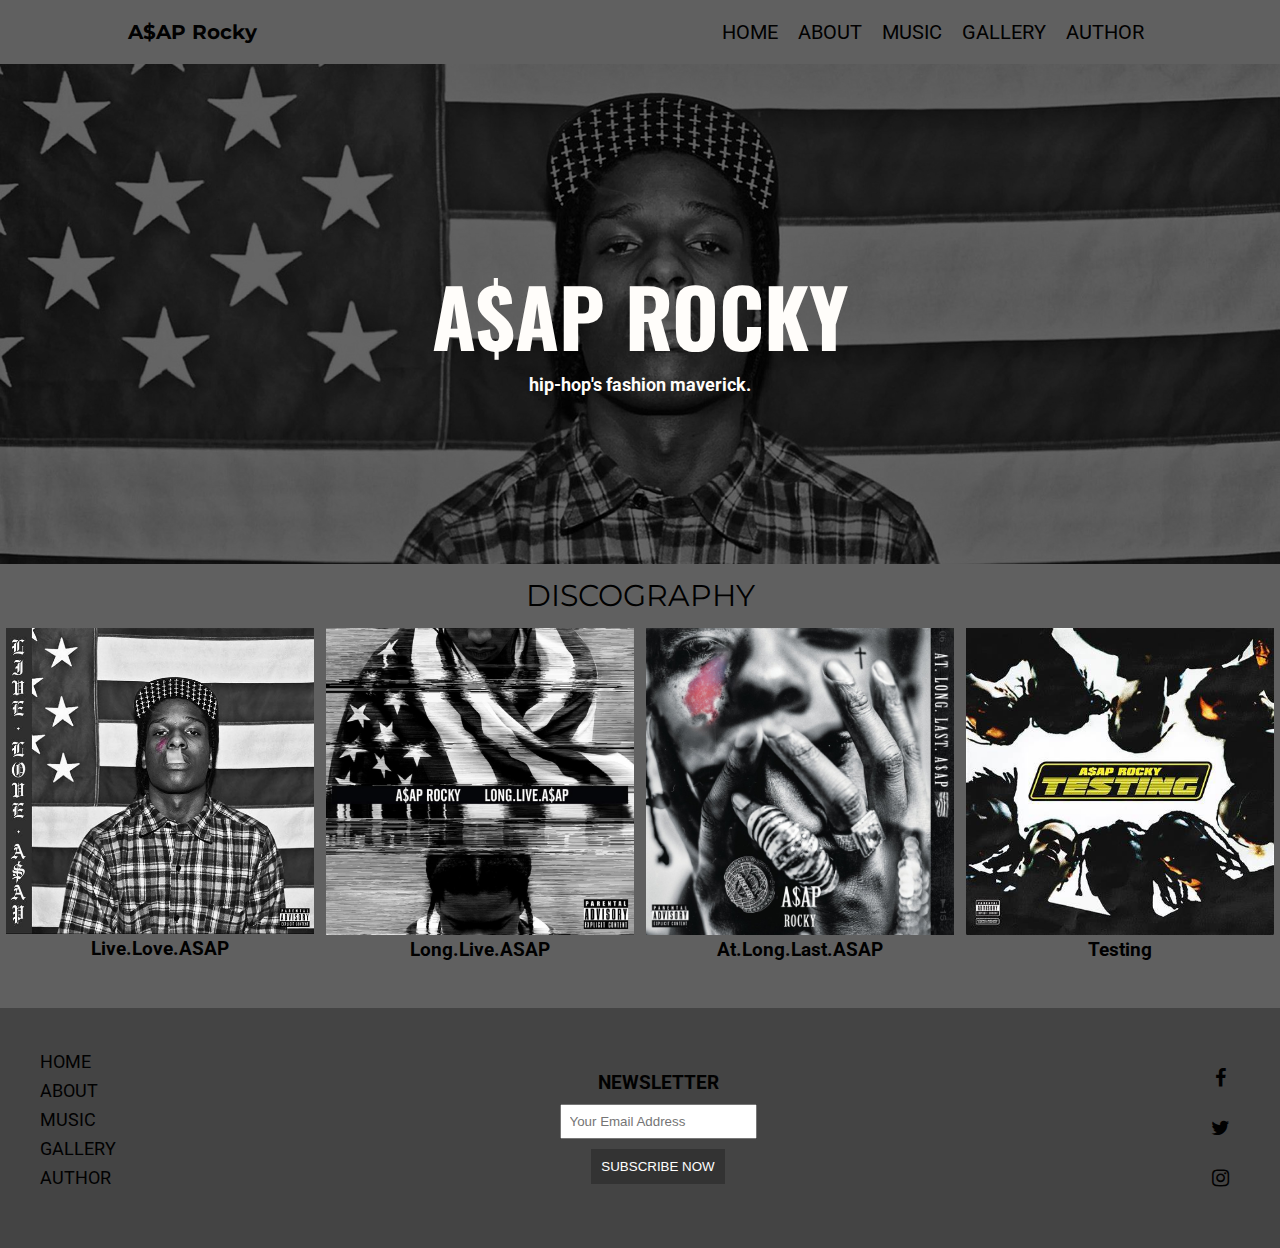
==== index.html @ 8e593188 "Added new files" ====
<!DOCTYPE html>
<html lang="en">
    <head>
        <meta charset="UTF-8"/>
        <meta name="description" content="Explore the dynamic world of A$AP Rocky through our immersive website. Dive into the Harlem-bred artist's music, fashion-forward style, and creative collaborations. Join us on a journey through the unique blend of artistry and innovation that defines the A$AP Rocky experience.">
        <meta name="keywords" content="Harlem, Hip Hop, Experimental Sounds, A$AP Mob, Fashion Icon, Cloud Rap">
        <!--fonts-->
        <link rel="preconnect" href="https://fonts.googleapis.com">
        <link rel="preconnect" href="https://fonts.gstatic.com" crossorigin>
        <link rel="stylesheet" href="http://fonts.googleapis.com/css?family=Roboto"/>
        <link rel="stylesheet" href="http://fonts.googleapis.com/css?family=Montserrat">
        <link rel="stylesheet" href="http://fonts.googleapis.com/css?family=Lato"> 
        <link rel="stylesheet" href="http://fonts.googleapis.com/css?family=Oswald"> 
        <link rel="stylesheet" href="https://fonts.googleapis.com/css2?family=IBM+Plex+Mono:wght@700&display=swap">
        <!--fonts-end-->
        <!--icons-->
        <link rel="stylesheet" href="https://cdnjs.cloudflare.com/ajax/libs/font-awesome/4.7.0/css/font-awesome.min.css">
        <link rel="icon" href="css/images/logo.png"/>
        <title>Explore A$AP Rocky</title>
        <link rel="stylesheet" type="text/css" href="css/style.css"/>
    </head>
    <body>
        <!-- header-->
        <header>
            <div class="artist-name">
                <a href="index.html">
                    <h1>A$AP Rocky</h1>
                </a>
            </div>
            <nav id="navigation">
                <ul>
                    <li>
                        <a href="index.html">Home</a>
                    </li>
                    <li>
                        <a href="about.html">About</a>
                    </li>
                    <li>
                        <a href="music.html">Music</a>
                    </li>
                    <li>
                        <a href="gallery.html">Gallery</a>
                    </li>
                    <li>
                        <a href="author.html">Author</a>
                    </li>
                </ul>
            </nav>
        </header>
        <div id="image-box" class="background-image">
            <div class="shadow">
                <h1>A$AP Rocky</h1>
                <h2>Hip-Hop's Fashion Maverick.</h2>
            </div>
        </div>
        <div id="separator">
            <p>Discography</p>
        </div>
        <div id="discography">
            <div class="album">
                <img src="css/images/liveloveasap.jpg" alt="album cover">
                <h3>Live.Love.ASAP</h3>
            </div>
            <div class="album">
                <img src="css/images/longliveasap.jpeg" alt="album cover">
                <h3>Long.Live.ASAP</h3>
            </div>
            <div class="album">
                <img src="css/images/atlonglastasap.jpeg" alt="album cover">
                <h3>At.Long.Last.ASAP</h3>
            </div>
            <div class="album">
                <img src="css/images/testing.jpeg" alt="album cover">
                <h3>Testing</h3>
            </div>
        </div>
        <footer>
            <div class="quick-links">
                <ul>
                    <li>
                        <a href="index.html">Home</a>
                    </li>
                    <li>
                        <a href="about.html">About</a>
                    </li>
                    <li>
                        <a href="music.html">Music</a>
                    </li>
                    <li>
                        <a href="gallery.html">Gallery</a>
                    </li>
                    <li>
                        <a href="author.html">Author</a>
                    </li>
                </ul>
            </div>
            <div class="newsletter">
                <h3>NEWSLETTER</h3>
                <form>
                    <input type="email" placeholder="Your Email Address">
                    <button type="submit">SUBSCRIBE NOW</button>
                </form>
            </div>
            <div class="socials">
                <ul>
                    <li>
                        <a href="https://www.facebook.com/asaprocky/" target="_blank" class="fa fa-facebook"></a>
                    </li>
                    <li>
                        <a href="https://twitter.com/asvpxrocky" target="_blank" class="fa fa-twitter"></a>
                    </li>
                    <li>
                        <a href="https://www.instagram.com/asaprocky/" target="_blank" class="fa fa-instagram"></a>
                    </li>
                </ul>
            </div>
        </footer>
    </body>
</html>
---- css/style.css ----
*{
    margin: 0;
    padding: 0;
}
#navigation ul li{
    display: inline-block;
    margin: 0;
    padding: 0 8px;
    box-sizing: border-box;
    /*background-color: hsl(0, 0%, 83%);*/
    background-color: #606060;
    font-family: 'Roboto', sans-serif;
    font-size: 20px;
    text-transform: uppercase;
    color: #010101;
}
.artist-name a h1{
    font-family: 'Montserrat';
    font-size: 20px;
    color: #010101;
}
.artist-name a{
    text-decoration: none;
}
#navigation ul li a{
    color: #010101;
}
#navigation ul li a:hover{
    color: #FFFDFA;
}
header{
    display: flex;
    justify-content: space-between;
    align-items: center;
    padding: 20px 10%;
    /*background-color: hsl(0, 0%, 83%);*/
    background-color: #606060;
}
nav ul li a{
    text-decoration: none;
}
#image-box{
    width: 100%;
    background-image: url("images/live-love-asap.jpg");
    overflow: hidden;
}
.background-image{
    height: 500px;
    background-position: center;
    background-repeat: no-repeat;
    background-size: cover;
    position: relative;
    display: flex;
    justify-content: center;
}
#image-box h1{
    text-align: center;
    text-transform: uppercase;
    font-family: 'Oswald';
    color: #FFFDFA;
    font-size: 80px;
}
#image-box h2{
    text-align: center;
    text-transform: lowercase;
    font-family: 'Roboto';
    color: #FFFDFA;
    font-size: 18px;
}
.shadow{
    background-color: rgba(0,0,0,0.6);
    width: 100%;
    height: 100%;
    padding: 15% 0%;
    position: absolute;
    box-sizing: border-box;
}
#separator{
    background-color: #606060;
    width: 100%;
    height: 64px;
}
#separator p{
    text-align: center;
    font-family: 'Montserrat';
    font-size: 30px;
    text-transform: uppercase;
    line-height: 64px;
}
#discography{
    height: 380px;
    display: flex;
    flex-wrap: wrap;
    justify-content: space-around;
    background-color: #606060;
}
.album{
    width: 24%;
    margin-bottom: 20px;
    text-align: center;
    transition: transform 0.3s ease-in-out;
}
.album img{
    max-width: 100%;
    transition: transform 0.3s ease-in-out;
}
.album:hover{
    transform: scale(1.04);
}

.album:hover img{
    transform: scale(1.04);
}
.album h3{
    margin: 15 0 -10px 0;
    font-family: 'Roboto', sans-serif;
}
footer {
    width: 100%;
    height: 200px;
    background-color: #444;
    color: #010101;
    padding: 20px 0;
    display: flex;
    justify-content: space-around;
    align-items: center;
    font-family: 'Roboto', sans-serif;
}
footer ul{
    list-style: none;
    padding: 0 20px;
}
footer ul li a{
    color: #010101;
    text-decoration: none;
}
footer ul li a:hover{
    color: #FFFDFA;
}
.fa {
    padding: 15px;
    font-size: 20px;
    width: 50px;
    text-align: center;
    text-decoration: none;
  }
  .quick-links{
    padding: 0 20px;
    font-size: 18px;
    margin-bottom: 10px;
    text-transform: uppercase;
    display: flex;
    align-content: flex-start;
  }
  .quick-links li{
    margin-bottom: 8px;
  }
  .newsletter{
    width: 100%;
    text-align: center;
    flex: 2;
    flex-direction: column;
    align-items: flex-start;
  }
  .newsletter form{
    display: flex;
    flex-direction: column;
    align-items: center;
    justify-content: center;
  }
  .newsletter input{
    padding: 8px;
    margin-bottom: 10px;
  }
  .newsletter button {
    background-color: #333;
    color: #fff;
    padding: 10px;
    cursor: pointer;
    border: none;
}
.newsletter button:hover {
    background-color: #555;
}
.newsletter h3{
    margin-bottom: 10px;
}
#music-box{
    width: 100%;
    background-image: url("images/musicbg.jpg");
    overflow: hidden;
}
#music-box h1{
    text-align: center;
    text-transform: uppercase;
    font-family: 'Oswald';
    color: #FFFDFA;
    font-size: 80px;
}
#music-box h2{
    text-align: center;
    text-transform: lowercase;
    font-family: 'Roboto';
    color: #FFFDFA;
    font-size: 18px;
}
.album-preview{
    display: flex;
    justify-content: space-between;
    flex-direction: column;
    align-items: center;
    padding: 20px;
    background-color: #171717;
}
.single{
    width: 40%;
    height: 40%;
    overflow: hidden;
    margin-bottom: 20px;
    cursor: pointer;
    transition: width 0.3s ease;
}
.single img{
    width: 100%;
    padding: 28px 10px;
}
.single:hover {
    width: 50%;
}
.song-info{
    width: 100%;
    padding: 20px;
    box-sizing: border-box;
}
.song-info p{
    font-size: 40px;
    color: #FFFDFA;
    font-family: 'Montserrat';
}
.song-info h1{
    font-size: 60px;
    color: #FFFDFA;
    font-family: 'IBM Plex Mono', monospace;
}
.single-container{
    width: 100%;
    display: flex;
    justify-content: space-between;
}
.song-container{
    display: flex;
    justify-content: space-between;
    width: 100%;
}
#right-edge{
    text-align: right;
}
.song-container a{
    color: #FFFDFA;
}
.song-container a:hover{
    text-decoration: none;
}
.song-container a:before{
    text-decoration: underline;
}
#about-box{
    width: 100%;
    background-image: url("images/aboutbg3.jpeg");
    background-position: center 0%;
    overflow: hidden;
}
#about-box h1{
    text-align: center;
    text-transform: uppercase;
    font-family: 'Oswald';
    color: #FFFDFA;
    font-size: 80px;
}
#about-box h2{
    text-align: center;
    text-transform: lowercase;
    font-family: 'Roboto';
    color: #FFFDFA;
    font-size: 18px;
}
.biography{
    display: flex;
    justify-content: space-around;
    flex-direction: column;
    align-items: center;
    padding: 20px;
    background-color: #171717;
}
.biography p{
    font-size: 25px;
    color: #FFFDFA;
    font-family: 'Montserrat';
    padding: 5px;
}
.biography h2{
    font-size: 40px;
    color: #FFFDFA;
    font-family: 'IBM Plex Mono', monospace;
    padding: 5px;
}
.biography-block img{
    width: 400px;
    height: 400px;
    border-radius: 35px;
    padding: 20px;
    object-fit: cover;
    cursor: pointer;
    transition: width 0.3s ease;
}
.biography-block{
    display: flex;
    justify-content: space-around;
    align-content: center;
    overflow: hidden;
}
#right-img, #left-img {
    margin: 0 30px;
}
.biography-text{
    padding: 15px 10px;
}
.biography-block img{
    transition: transform 0.3s ease-in-out;
}
.biography-block img:hover{
    transform: scale(1.04);
}
#gallery-box{
    width: 100%;
    background-image: url("images/gallery.jpg");
    background-position: center;
    overflow: hidden;
}
#gallery-box h1{
    text-align: center;
    text-transform: uppercase;
    font-family: 'Oswald';
    color: #FFFDFA;
    font-size: 80px;
}
#gallery-box h2{
    text-align: center;
    text-transform: lowercase;
    font-family: 'Roboto';
    color: #FFFDFA;
    font-size: 18px;
}
.fashion-container img{
    width: 20%;
    border-radius: 8px;
    transition: transform 0.3s ease-in-out;
}
.fashion-container{
    display: flex;
    justify-content: space-around;
    align-items: center;
    padding: 35px 0px;
    background-color: #171717;
}
.fashion-container img:hover{
    transform: scale(1.06);
    cursor: pointer;
}
.studio-container{
    display: flex;
    justify-content: space-around;
    align-items: center;
    padding: 35px 0px;
    background-color: #171717;
}
.studio-container img{
    width: 45%;
    border-radius: 8px;
    transition: transform 0.3s ease-in-out;
}
.studio-container img:hover{
    transform: scale(1.06);
    cursor: pointer;
}
#author-box{
    width: 100%;
    background-image: url("images/author.jpeg");
    background-position: center;
    overflow: hidden;
}
#author-box h1{
    text-align: center;
    text-transform: uppercase;
    font-family: 'Oswald';
    color: #FFFDFA;
    font-size: 80px;
}
#author-box h2{
    text-align: center;
    text-transform: lowercase;
    font-family: 'Roboto';
    color: #FFFDFA;
    font-size: 18px;
}
.author img{
    width: 20%;
    border-radius: 10px;
    padding: 5px;
    transition: transform 0.3s ease-in-out;
}
.author{
    display: flex;
    flex-direction: row;
    justify-content: space-around;
    align-items: center;
    padding: 35px 0px;
    background-color: #171717;
}
.author img:hover{
    transform: scale(1.06);
    cursor: pointer;
}
.author p{
    font-size: 15px;
    color: #FFFDFA;
    font-family: 'Montserrat';
    text-align: center;
}
.author h3{
    font-size: 35px;
    color: #FFFDFA;
    font-family: 'IBM Plex Mono', monospace;
    text-align: center;
}
#author-text{
    width: 40%;
    padding: 20px 15px;
    display: flex;
    flex-direction: column;
    align-items: center;
}
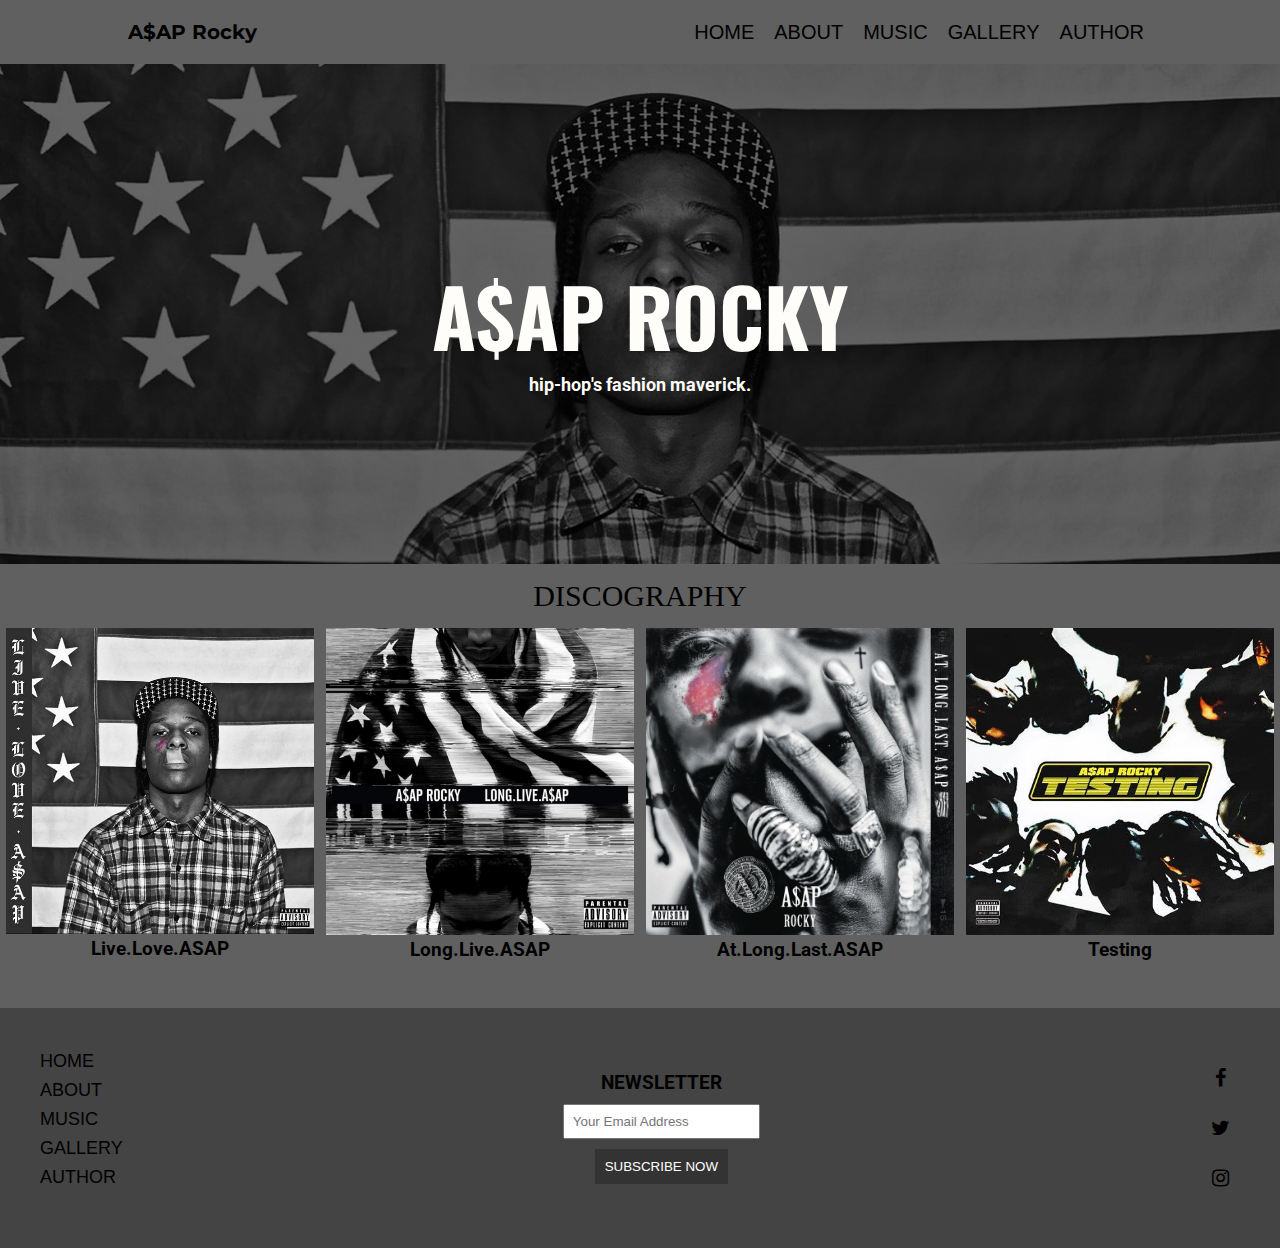
==== commit fb2c157b: "Add files via upload" ====
--- a/index.html
+++ b/index.html
@@ -1,119 +1,119 @@
-<!DOCTYPE html>
-<html lang="en">
-    <head>
-        <meta charset="UTF-8"/>
-        <meta name="description" content="Explore the dynamic world of A$AP Rocky through our immersive website. Dive into the Harlem-bred artist's music, fashion-forward style, and creative collaborations. Join us on a journey through the unique blend of artistry and innovation that defines the A$AP Rocky experience.">
-        <meta name="keywords" content="Harlem, Hip Hop, Experimental Sounds, A$AP Mob, Fashion Icon, Cloud Rap">
-        <!--fonts-->
-        <link rel="preconnect" href="https://fonts.googleapis.com">
-        <link rel="preconnect" href="https://fonts.gstatic.com" crossorigin>
-        <link rel="stylesheet" href="http://fonts.googleapis.com/css?family=Roboto"/>
-        <link rel="stylesheet" href="http://fonts.googleapis.com/css?family=Montserrat">
-        <link rel="stylesheet" href="http://fonts.googleapis.com/css?family=Lato"> 
-        <link rel="stylesheet" href="http://fonts.googleapis.com/css?family=Oswald"> 
-        <link rel="stylesheet" href="https://fonts.googleapis.com/css2?family=IBM+Plex+Mono:wght@700&display=swap">
-        <!--fonts-end-->
-        <!--icons-->
-        <link rel="stylesheet" href="https://cdnjs.cloudflare.com/ajax/libs/font-awesome/4.7.0/css/font-awesome.min.css">
-        <link rel="icon" href="css/images/logo.png"/>
-        <title>Explore A$AP Rocky</title>
-        <link rel="stylesheet" type="text/css" href="css/style.css"/>
-    </head>
-    <body>
-        <!-- header-->
-        <header>
-            <div class="artist-name">
-                <a href="index.html">
-                    <h1>A$AP Rocky</h1>
-                </a>
-            </div>
-            <nav id="navigation">
-                <ul>
-                    <li>
-                        <a href="index.html">Home</a>
-                    </li>
-                    <li>
-                        <a href="about.html">About</a>
-                    </li>
-                    <li>
-                        <a href="music.html">Music</a>
-                    </li>
-                    <li>
-                        <a href="gallery.html">Gallery</a>
-                    </li>
-                    <li>
-                        <a href="author.html">Author</a>
-                    </li>
-                </ul>
-            </nav>
-        </header>
-        <div id="image-box" class="background-image">
-            <div class="shadow">
-                <h1>A$AP Rocky</h1>
-                <h2>Hip-Hop's Fashion Maverick.</h2>
-            </div>
-        </div>
-        <div id="separator">
-            <p>Discography</p>
-        </div>
-        <div id="discography">
-            <div class="album">
-                <img src="css/images/liveloveasap.jpg" alt="album cover">
-                <h3>Live.Love.ASAP</h3>
-            </div>
-            <div class="album">
-                <img src="css/images/longliveasap.jpeg" alt="album cover">
-                <h3>Long.Live.ASAP</h3>
-            </div>
-            <div class="album">
-                <img src="css/images/atlonglastasap.jpeg" alt="album cover">
-                <h3>At.Long.Last.ASAP</h3>
-            </div>
-            <div class="album">
-                <img src="css/images/testing.jpeg" alt="album cover">
-                <h3>Testing</h3>
-            </div>
-        </div>
-        <footer>
-            <div class="quick-links">
-                <ul>
-                    <li>
-                        <a href="index.html">Home</a>
-                    </li>
-                    <li>
-                        <a href="about.html">About</a>
-                    </li>
-                    <li>
-                        <a href="music.html">Music</a>
-                    </li>
-                    <li>
-                        <a href="gallery.html">Gallery</a>
-                    </li>
-                    <li>
-                        <a href="author.html">Author</a>
-                    </li>
-                </ul>
-            </div>
-            <div class="newsletter">
-                <h3>NEWSLETTER</h3>
-                <form>
-                    <input type="email" placeholder="Your Email Address">
-                    <button type="submit">SUBSCRIBE NOW</button>
-                </form>
-            </div>
-            <div class="socials">
-                <ul>
-                    <li>
-                        <a href="https://www.facebook.com/asaprocky/" target="_blank" class="fa fa-facebook"></a>
-                    </li>
-                    <li>
-                        <a href="https://twitter.com/asvpxrocky" target="_blank" class="fa fa-twitter"></a>
-                    </li>
-                    <li>
-                        <a href="https://www.instagram.com/asaprocky/" target="_blank" class="fa fa-instagram"></a>
-                    </li>
-                </ul>
-            </div>
-        </footer>
-    </body>
+<!DOCTYPE html>
+<html lang="en">
+    <head>
+        <meta charset="UTF-8"/>
+        <meta name="description" content="Explore the dynamic world of A$AP Rocky through our immersive website. Dive into the Harlem-bred artist's music, fashion-forward style, and creative collaborations. Join us on a journey through the unique blend of artistry and innovation that defines the A$AP Rocky experience.">
+        <meta name="keywords" content="Harlem, Hip Hop, Experimental Sounds, A$AP Mob, Fashion Icon, Cloud Rap">
+        <!--fonts-->
+        <link rel="preconnect" href="https://fonts.googleapis.com">
+        <link rel="preconnect" href="https://fonts.gstatic.com" crossorigin>
+        <link rel="stylesheet" href="https://fonts.googleapis.com/css?family=Roboto"/>
+        <link rel="stylesheet" href="https://fonts.googleapis.com/css?family=Montserrat">
+        <link rel="stylesheet" href="https://fonts.googleapis.com/css?family=Lato"> 
+        <link rel="stylesheet" href="https://fonts.googleapis.com/css?family=Oswald"> 
+        <link rel="stylesheet" href="https://fonts.googleapis.com/css2?family=IBM+Plex+Mono:wght@700&display=swap">
+        <!--fonts-end-->
+        <!--icons-->
+        <link rel="stylesheet" href="https://cdnjs.cloudflare.com/ajax/libs/font-awesome/4.7.0/css/font-awesome.min.css">
+        <link rel="icon" href="css/images/logo.png"/>
+        <title>Explore A$AP Rocky</title>
+        <link rel="stylesheet" type="text/css" href="css/style.css"/>
+    </head>
+    <body>
+        <!-- header-->
+        <header>
+            <div class="artist-name">
+                <a href="index.html">
+                    <h1>A$AP Rocky</h1>
+                </a>
+            </div>
+            <nav id="navigation">
+                <ul>
+                    <li>
+                        <a href="index.html">Home</a>
+                    </li>
+                    <li>
+                        <a href="about.html">About</a>
+                    </li>
+                    <li>
+                        <a href="music.html">Music</a>
+                    </li>
+                    <li>
+                        <a href="gallery.html">Gallery</a>
+                    </li>
+                    <li>
+                        <a href="author.html">Author</a>
+                    </li>
+                </ul>
+            </nav>
+        </header>
+        <div id="image-box" class="background-image">
+            <div class="shadow">
+                <h1>A$AP Rocky</h1>
+                <h2>Hip-Hop's Fashion Maverick.</h2>
+            </div>
+        </div>
+        <div id="separator">
+            <p>Discography</p>
+        </div>
+        <div id="discography">
+            <div class="album">
+                <img src="css/images/liveloveasap.jpg" alt="album cover">
+                <h3>Live.Love.ASAP</h3>
+            </div>
+            <div class="album">
+                <img src="css/images/longliveasap.jpeg" alt="album cover">
+                <h3>Long.Live.ASAP</h3>
+            </div>
+            <div class="album">
+                <img src="css/images/atlonglastasap.jpeg" alt="album cover">
+                <h3>At.Long.Last.ASAP</h3>
+            </div>
+            <div class="album">
+                <img src="css/images/testing.jpeg" alt="album cover">
+                <h3>Testing</h3>
+            </div>
+        </div>
+        <footer>
+            <div class="quick-links">
+                <ul>
+                    <li>
+                        <a href="index.html">Home</a>
+                    </li>
+                    <li>
+                        <a href="about.html">About</a>
+                    </li>
+                    <li>
+                        <a href="music.html">Music</a>
+                    </li>
+                    <li>
+                        <a href="gallery.html">Gallery</a>
+                    </li>
+                    <li>
+                        <a href="author.html">Author</a>
+                    </li>
+                </ul>
+            </div>
+            <div class="newsletter">
+                <h3>NEWSLETTER</h3>
+                <form>
+                    <input type="email" placeholder="Your Email Address">
+                    <button type="submit">SUBSCRIBE NOW</button>
+                </form>
+            </div>
+            <div class="socials">
+                <ul>
+                    <li>
+                        <a href="https://www.facebook.com/asaprocky/" target="_blank" class="fa fa-facebook"></a>
+                    </li>
+                    <li>
+                        <a href="https://twitter.com/asvpxrocky" target="_blank" class="fa fa-twitter"></a>
+                    </li>
+                    <li>
+                        <a href="https://www.instagram.com/asaprocky/" target="_blank" class="fa fa-instagram"></a>
+                    </li>
+                </ul>
+            </div>
+        </footer>
+    </body>
 </html>--- a/css/style.css
+++ b/css/style.css
@@ -1,442 +1,461 @@
-*{
-    margin: 0;
-    padding: 0;
-}
-#navigation ul li{
-    display: inline-block;
-    margin: 0;
-    padding: 0 8px;
-    box-sizing: border-box;
-    /*background-color: hsl(0, 0%, 83%);*/
-    background-color: #606060;
-    font-family: 'Roboto', sans-serif;
-    font-size: 20px;
-    text-transform: uppercase;
-    color: #010101;
-}
-.artist-name a h1{
-    font-family: 'Montserrat';
-    font-size: 20px;
-    color: #010101;
-}
-.artist-name a{
-    text-decoration: none;
-}
-#navigation ul li a{
-    color: #010101;
-}
-#navigation ul li a:hover{
-    color: #FFFDFA;
-}
-header{
-    display: flex;
-    justify-content: space-between;
-    align-items: center;
-    padding: 20px 10%;
-    /*background-color: hsl(0, 0%, 83%);*/
-    background-color: #606060;
-}
-nav ul li a{
-    text-decoration: none;
-}
-#image-box{
-    width: 100%;
-    background-image: url("images/live-love-asap.jpg");
-    overflow: hidden;
-}
-.background-image{
-    height: 500px;
-    background-position: center;
-    background-repeat: no-repeat;
-    background-size: cover;
-    position: relative;
-    display: flex;
-    justify-content: center;
-}
-#image-box h1{
-    text-align: center;
-    text-transform: uppercase;
-    font-family: 'Oswald';
-    color: #FFFDFA;
-    font-size: 80px;
-}
-#image-box h2{
-    text-align: center;
-    text-transform: lowercase;
-    font-family: 'Roboto';
-    color: #FFFDFA;
-    font-size: 18px;
-}
-.shadow{
-    background-color: rgba(0,0,0,0.6);
-    width: 100%;
-    height: 100%;
-    padding: 15% 0%;
-    position: absolute;
-    box-sizing: border-box;
-}
-#separator{
-    background-color: #606060;
-    width: 100%;
-    height: 64px;
-}
-#separator p{
-    text-align: center;
-    font-family: 'Montserrat';
-    font-size: 30px;
-    text-transform: uppercase;
-    line-height: 64px;
-}
-#discography{
-    height: 380px;
-    display: flex;
-    flex-wrap: wrap;
-    justify-content: space-around;
-    background-color: #606060;
-}
-.album{
-    width: 24%;
-    margin-bottom: 20px;
-    text-align: center;
-    transition: transform 0.3s ease-in-out;
-}
-.album img{
-    max-width: 100%;
-    transition: transform 0.3s ease-in-out;
-}
-.album:hover{
-    transform: scale(1.04);
-}
-
-.album:hover img{
-    transform: scale(1.04);
-}
-.album h3{
-    margin: 15 0 -10px 0;
-    font-family: 'Roboto', sans-serif;
-}
-footer {
-    width: 100%;
-    height: 200px;
-    background-color: #444;
-    color: #010101;
-    padding: 20px 0;
-    display: flex;
-    justify-content: space-around;
-    align-items: center;
-    font-family: 'Roboto', sans-serif;
-}
-footer ul{
-    list-style: none;
-    padding: 0 20px;
-}
-footer ul li a{
-    color: #010101;
-    text-decoration: none;
-}
-footer ul li a:hover{
-    color: #FFFDFA;
-}
-.fa {
-    padding: 15px;
-    font-size: 20px;
-    width: 50px;
-    text-align: center;
-    text-decoration: none;
-  }
-  .quick-links{
-    padding: 0 20px;
-    font-size: 18px;
-    margin-bottom: 10px;
-    text-transform: uppercase;
-    display: flex;
-    align-content: flex-start;
-  }
-  .quick-links li{
-    margin-bottom: 8px;
-  }
-  .newsletter{
-    width: 100%;
-    text-align: center;
-    flex: 2;
-    flex-direction: column;
-    align-items: flex-start;
-  }
-  .newsletter form{
-    display: flex;
-    flex-direction: column;
-    align-items: center;
-    justify-content: center;
-  }
-  .newsletter input{
-    padding: 8px;
-    margin-bottom: 10px;
-  }
-  .newsletter button {
-    background-color: #333;
-    color: #fff;
-    padding: 10px;
-    cursor: pointer;
-    border: none;
-}
-.newsletter button:hover {
-    background-color: #555;
-}
-.newsletter h3{
-    margin-bottom: 10px;
-}
-#music-box{
-    width: 100%;
-    background-image: url("images/musicbg.jpg");
-    overflow: hidden;
-}
-#music-box h1{
-    text-align: center;
-    text-transform: uppercase;
-    font-family: 'Oswald';
-    color: #FFFDFA;
-    font-size: 80px;
-}
-#music-box h2{
-    text-align: center;
-    text-transform: lowercase;
-    font-family: 'Roboto';
-    color: #FFFDFA;
-    font-size: 18px;
-}
-.album-preview{
-    display: flex;
-    justify-content: space-between;
-    flex-direction: column;
-    align-items: center;
-    padding: 20px;
-    background-color: #171717;
-}
-.single{
-    width: 40%;
-    height: 40%;
-    overflow: hidden;
-    margin-bottom: 20px;
-    cursor: pointer;
-    transition: width 0.3s ease;
-}
-.single img{
-    width: 100%;
-    padding: 28px 10px;
-}
-.single:hover {
-    width: 50%;
-}
-.song-info{
-    width: 100%;
-    padding: 20px;
-    box-sizing: border-box;
-}
-.song-info p{
-    font-size: 40px;
-    color: #FFFDFA;
-    font-family: 'Montserrat';
-}
-.song-info h1{
-    font-size: 60px;
-    color: #FFFDFA;
-    font-family: 'IBM Plex Mono', monospace;
-}
-.single-container{
-    width: 100%;
-    display: flex;
-    justify-content: space-between;
-}
-.song-container{
-    display: flex;
-    justify-content: space-between;
-    width: 100%;
-}
-#right-edge{
-    text-align: right;
-}
-.song-container a{
-    color: #FFFDFA;
-}
-.song-container a:hover{
-    text-decoration: none;
-}
-.song-container a:before{
-    text-decoration: underline;
-}
-#about-box{
-    width: 100%;
-    background-image: url("images/aboutbg3.jpeg");
-    background-position: center 0%;
-    overflow: hidden;
-}
-#about-box h1{
-    text-align: center;
-    text-transform: uppercase;
-    font-family: 'Oswald';
-    color: #FFFDFA;
-    font-size: 80px;
-}
-#about-box h2{
-    text-align: center;
-    text-transform: lowercase;
-    font-family: 'Roboto';
-    color: #FFFDFA;
-    font-size: 18px;
-}
-.biography{
-    display: flex;
-    justify-content: space-around;
-    flex-direction: column;
-    align-items: center;
-    padding: 20px;
-    background-color: #171717;
-}
-.biography p{
-    font-size: 25px;
-    color: #FFFDFA;
-    font-family: 'Montserrat';
-    padding: 5px;
-}
-.biography h2{
-    font-size: 40px;
-    color: #FFFDFA;
-    font-family: 'IBM Plex Mono', monospace;
-    padding: 5px;
-}
-.biography-block img{
-    width: 400px;
-    height: 400px;
-    border-radius: 35px;
-    padding: 20px;
-    object-fit: cover;
-    cursor: pointer;
-    transition: width 0.3s ease;
-}
-.biography-block{
-    display: flex;
-    justify-content: space-around;
-    align-content: center;
-    overflow: hidden;
-}
-#right-img, #left-img {
-    margin: 0 30px;
-}
-.biography-text{
-    padding: 15px 10px;
-}
-.biography-block img{
-    transition: transform 0.3s ease-in-out;
-}
-.biography-block img:hover{
-    transform: scale(1.04);
-}
-#gallery-box{
-    width: 100%;
-    background-image: url("images/gallery.jpg");
-    background-position: center;
-    overflow: hidden;
-}
-#gallery-box h1{
-    text-align: center;
-    text-transform: uppercase;
-    font-family: 'Oswald';
-    color: #FFFDFA;
-    font-size: 80px;
-}
-#gallery-box h2{
-    text-align: center;
-    text-transform: lowercase;
-    font-family: 'Roboto';
-    color: #FFFDFA;
-    font-size: 18px;
-}
-.fashion-container img{
-    width: 20%;
-    border-radius: 8px;
-    transition: transform 0.3s ease-in-out;
-}
-.fashion-container{
-    display: flex;
-    justify-content: space-around;
-    align-items: center;
-    padding: 35px 0px;
-    background-color: #171717;
-}
-.fashion-container img:hover{
-    transform: scale(1.06);
-    cursor: pointer;
-}
-.studio-container{
-    display: flex;
-    justify-content: space-around;
-    align-items: center;
-    padding: 35px 0px;
-    background-color: #171717;
-}
-.studio-container img{
-    width: 45%;
-    border-radius: 8px;
-    transition: transform 0.3s ease-in-out;
-}
-.studio-container img:hover{
-    transform: scale(1.06);
-    cursor: pointer;
-}
-#author-box{
-    width: 100%;
-    background-image: url("images/author.jpeg");
-    background-position: center;
-    overflow: hidden;
-}
-#author-box h1{
-    text-align: center;
-    text-transform: uppercase;
-    font-family: 'Oswald';
-    color: #FFFDFA;
-    font-size: 80px;
-}
-#author-box h2{
-    text-align: center;
-    text-transform: lowercase;
-    font-family: 'Roboto';
-    color: #FFFDFA;
-    font-size: 18px;
-}
-.author img{
-    width: 20%;
-    border-radius: 10px;
-    padding: 5px;
-    transition: transform 0.3s ease-in-out;
-}
-.author{
-    display: flex;
-    flex-direction: row;
-    justify-content: space-around;
-    align-items: center;
-    padding: 35px 0px;
-    background-color: #171717;
-}
-.author img:hover{
-    transform: scale(1.06);
-    cursor: pointer;
-}
-.author p{
-    font-size: 15px;
-    color: #FFFDFA;
-    font-family: 'Montserrat';
-    text-align: center;
-}
-.author h3{
-    font-size: 35px;
-    color: #FFFDFA;
-    font-family: 'IBM Plex Mono', monospace;
-    text-align: center;
-}
-#author-text{
-    width: 40%;
-    padding: 20px 15px;
-    display: flex;
-    flex-direction: column;
-    align-items: center;
+*{
+    margin: 0;
+    padding: 0;
+}
+@font-face{
+    font-family: 'Oswald';
+    src: url("http://fonts.googleapis.com/css?family=Oswald");
+}
+@font-face{
+    font-family: 'Roboto';
+    src: url("http://fonts.googleapis.com/css?family=Roboto");
+}
+@font-face{
+    font-family: 'IBM Plex Mono';
+    src: url("https://fonts.googleapis.com/css2?family=IBM+Plex+Mono:wght@700&display=swap");
+}
+@font-face{
+    font-family: 'Lato';
+    src: url("http://fonts.googleapis.com/css?family=Lato");
+}
+@font-face{
+    font-family: 'Montserrat';
+    src: url("http://fonts.googleapis.com/css?family=Montserrat");
+}
+#navigation ul li{
+    display: inline-block;
+    margin: 0;
+    padding: 0 8px;
+    box-sizing: border-box;
+    background-color: #606060;
+    font-family: 'Roboto', sans-serif;
+    font-size: 20px;
+    text-transform: uppercase;
+    color: #010101;
+}
+.artist-name a h1{
+    font-family: 'Montserrat';
+    font-size: 20px;
+    color: #010101;
+}
+.artist-name a{
+    text-decoration: none;
+}
+#navigation ul li a{
+    color: #010101;
+}
+#navigation ul li a:hover{
+    color: #FFFDFA;
+}
+header{
+    display: flex;
+    justify-content: space-between;
+    align-items: center;
+    padding: 20px 10%;
+    /*background-color: hsl(0, 0%, 83%);*/
+    background-color: #606060;
+}
+nav ul li a{
+    text-decoration: none;
+}
+#image-box{
+    width: 100%;
+    background-image: url("images/live-love-asap.jpg");
+    overflow: hidden;
+}
+.background-image{
+    height: 500px;
+    background-position: center;
+    background-repeat: no-repeat;
+    background-size: cover;
+    position: relative;
+    display: flex;
+    justify-content: center;
+}
+#image-box h1{
+    text-align: center;
+    text-transform: uppercase;
+    font-family: 'Oswald';
+    color: #FFFDFA;
+    font-size: 80px;
+}
+#image-box h2{
+    text-align: center;
+    text-transform: lowercase;
+    font-family: 'Roboto';
+    color: #FFFDFA;
+    font-size: 18px;
+}
+.shadow{
+    background-color: rgba(0,0,0,0.6);
+    width: 100%;
+    height: 100%;
+    padding: 15% 0%;
+    position: absolute;
+    box-sizing: border-box;
+}
+#separator{
+    background-color: #606060;
+    width: 100%;
+    height: 64px;
+}
+#separator p{
+    text-align: center;
+    font-family: 'Montserrat';
+    font-size: 30px;
+    text-transform: uppercase;
+    line-height: 64px;
+}
+#discography{
+    height: 380px;
+    display: flex;
+    flex-wrap: wrap;
+    justify-content: space-around;
+    background-color: #606060;
+}
+.album{
+    width: 24%;
+    margin-bottom: 20px;
+    text-align: center;
+    transition: transform 0.3s ease-in-out;
+}
+.album img{
+    max-width: 100%;
+    transition: transform 0.3s ease-in-out;
+}
+.album:hover{
+    transform: scale(1.04);
+}
+
+.album:hover img{
+    transform: scale(1.04);
+}
+.album h3{
+    margin: 15 0 -10px 0;
+    font-family: 'Roboto', sans-serif;
+}
+footer {
+    width: 100%;
+    height: 200px;
+    background-color: #444;
+    color: #010101;
+    padding: 20px 0;
+    display: flex;
+    justify-content: space-around;
+    align-items: center;
+    font-family: 'Roboto', sans-serif;
+}
+footer ul{
+    list-style: none;
+    padding: 0 20px;
+}
+footer ul li a{
+    color: #010101;
+    text-decoration: none;
+}
+footer ul li a:hover{
+    color: #FFFDFA;
+}
+.fa {
+    padding: 15px;
+    font-size: 20px;
+    width: 50px;
+    text-align: center;
+    text-decoration: none;
+  }
+  .quick-links{
+    padding: 0 20px;
+    font-size: 18px;
+    margin-bottom: 10px;
+    text-transform: uppercase;
+    display: flex;
+    align-content: flex-start;
+  }
+  .quick-links li{
+    margin-bottom: 8px;
+  }
+  .newsletter{
+    width: 100%;
+    text-align: center;
+    flex: 2;
+    flex-direction: column;
+    align-items: flex-start;
+  }
+  .newsletter form{
+    display: flex;
+    flex-direction: column;
+    align-items: center;
+    justify-content: center;
+  }
+  .newsletter input{
+    padding: 8px;
+    margin-bottom: 10px;
+  }
+  .newsletter button {
+    background-color: #333;
+    color: #fff;
+    padding: 10px;
+    cursor: pointer;
+    border: none;
+}
+.newsletter button:hover {
+    background-color: #555;
+}
+.newsletter h3{
+    margin-bottom: 10px;
+}
+#music-box{
+    width: 100%;
+    background-image: url("images/musicbg.jpg");
+    overflow: hidden;
+}
+#music-box h1{
+    text-align: center;
+    text-transform: uppercase;
+    font-family: 'Oswald';
+    color: #FFFDFA;
+    font-size: 80px;
+}
+#music-box h2{
+    text-align: center;
+    text-transform: lowercase;
+    font-family: 'Roboto';
+    color: #FFFDFA;
+    font-size: 18px;
+}
+.album-preview{
+    display: flex;
+    justify-content: space-between;
+    flex-direction: column;
+    align-items: center;
+    padding: 20px;
+    background-color: #171717;
+}
+.single{
+    width: 40%;
+    height: 40%;
+    overflow: hidden;
+    margin-bottom: 20px;
+    cursor: pointer;
+    transition: width 0.3s ease;
+}
+.single img{
+    width: 100%;
+    padding: 28px 10px;
+}
+.single:hover {
+    width: 50%;
+}
+.song-info{
+    width: 100%;
+    padding: 20px;
+    box-sizing: border-box;
+}
+.song-info p{
+    font-size: 40px;
+    color: #FFFDFA;
+    font-family: 'Montserrat';
+}
+.song-info h1{
+    font-size: 60px;
+    color: #FFFDFA;
+    font-family: 'IBM Plex Mono', monospace;
+}
+.single-container{
+    width: 100%;
+    display: flex;
+    justify-content: space-between;
+}
+.song-container{
+    display: flex;
+    justify-content: space-between;
+    width: 100%;
+}
+#right-edge{
+    text-align: right;
+}
+.song-container a{
+    color: #FFFDFA;
+}
+.song-container a:hover{
+    text-decoration: none;
+}
+.song-container a:before{
+    text-decoration: underline;
+}
+#about-box{
+    width: 100%;
+    background-image: url("images/aboutbg3.jpeg");
+    background-position: center 0%;
+    overflow: hidden;
+}
+#about-box h1{
+    text-align: center;
+    text-transform: uppercase;
+    font-family: 'Oswald';
+    color: #FFFDFA;
+    font-size: 80px;
+}
+#about-box h2{
+    text-align: center;
+    text-transform: lowercase;
+    font-family: 'Roboto';
+    color: #FFFDFA;
+    font-size: 18px;
+}
+.biography{
+    display: flex;
+    justify-content: space-around;
+    flex-direction: column;
+    align-items: center;
+    padding: 20px;
+    background-color: #171717;
+}
+.biography p{
+    font-size: 25px;
+    color: #FFFDFA;
+    font-family: 'Montserrat';
+    padding: 5px;
+}
+.biography h2{
+    font-size: 40px;
+    color: #FFFDFA;
+    font-family: 'IBM Plex Mono', monospace;
+    padding: 5px;
+}
+.biography-block img{
+    width: 400px;
+    height: 400px;
+    border-radius: 35px;
+    padding: 20px;
+    object-fit: cover;
+    cursor: pointer;
+    transition: width 0.3s ease;
+}
+.biography-block{
+    display: flex;
+    justify-content: space-around;
+    align-content: center;
+    overflow: hidden;
+}
+#right-img, #left-img {
+    margin: 0 30px;
+}
+.biography-text{
+    padding: 15px 10px;
+}
+.biography-block img{
+    transition: transform 0.3s ease-in-out;
+}
+.biography-block img:hover{
+    transform: scale(1.04);
+}
+#gallery-box{
+    width: 100%;
+    background-image: url("images/gallery.jpg");
+    background-position: center;
+    overflow: hidden;
+}
+#gallery-box h1{
+    text-align: center;
+    text-transform: uppercase;
+    font-family: 'Oswald';
+    color: #FFFDFA;
+    font-size: 80px;
+}
+#gallery-box h2{
+    text-align: center;
+    text-transform: lowercase;
+    font-family: 'Roboto';
+    color: #FFFDFA;
+    font-size: 18px;
+}
+.fashion-container img{
+    width: 20%;
+    border-radius: 8px;
+    transition: transform 0.3s ease-in-out;
+}
+.fashion-container{
+    display: flex;
+    justify-content: space-around;
+    align-items: center;
+    padding: 35px 0px;
+    background-color: #171717;
+}
+.fashion-container img:hover{
+    transform: scale(1.06);
+    cursor: pointer;
+}
+.studio-container{
+    display: flex;
+    justify-content: space-around;
+    align-items: center;
+    padding: 35px 0px;
+    background-color: #171717;
+}
+.studio-container img{
+    width: 45%;
+    border-radius: 8px;
+    transition: transform 0.3s ease-in-out;
+}
+.studio-container img:hover{
+    transform: scale(1.06);
+    cursor: pointer;
+}
+#author-box{
+    width: 100%;
+    background-image: url("images/author.jpeg");
+    background-position: center;
+    overflow: hidden;
+}
+#author-box h1{
+    text-align: center;
+    text-transform: uppercase;
+    font-family: 'Oswald';
+    color: #FFFDFA;
+    font-size: 80px;
+}
+#author-box h2{
+    text-align: center;
+    text-transform: lowercase;
+    font-family: 'Roboto';
+    color: #FFFDFA;
+    font-size: 18px;
+}
+.author img{
+    width: 20%;
+    border-radius: 10px;
+    padding: 5px;
+    transition: transform 0.3s ease-in-out;
+}
+.author{
+    display: flex;
+    flex-direction: row;
+    justify-content: space-around;
+    align-items: center;
+    padding: 35px 0px;
+    background-color: #171717;
+}
+.author img:hover{
+    transform: scale(1.06);
+    cursor: pointer;
+}
+.author p{
+    font-size: 15px;
+    color: #FFFDFA;
+    font-family: 'Montserrat';
+    text-align: center;
+}
+.author h3{
+    font-size: 35px;
+    color: #FFFDFA;
+    font-family: 'IBM Plex Mono', monospace;
+    text-align: center;
+}
+#author-text{
+    width: 40%;
+    padding: 20px 15px;
+    display: flex;
+    flex-direction: column;
+    align-items: center;
 }